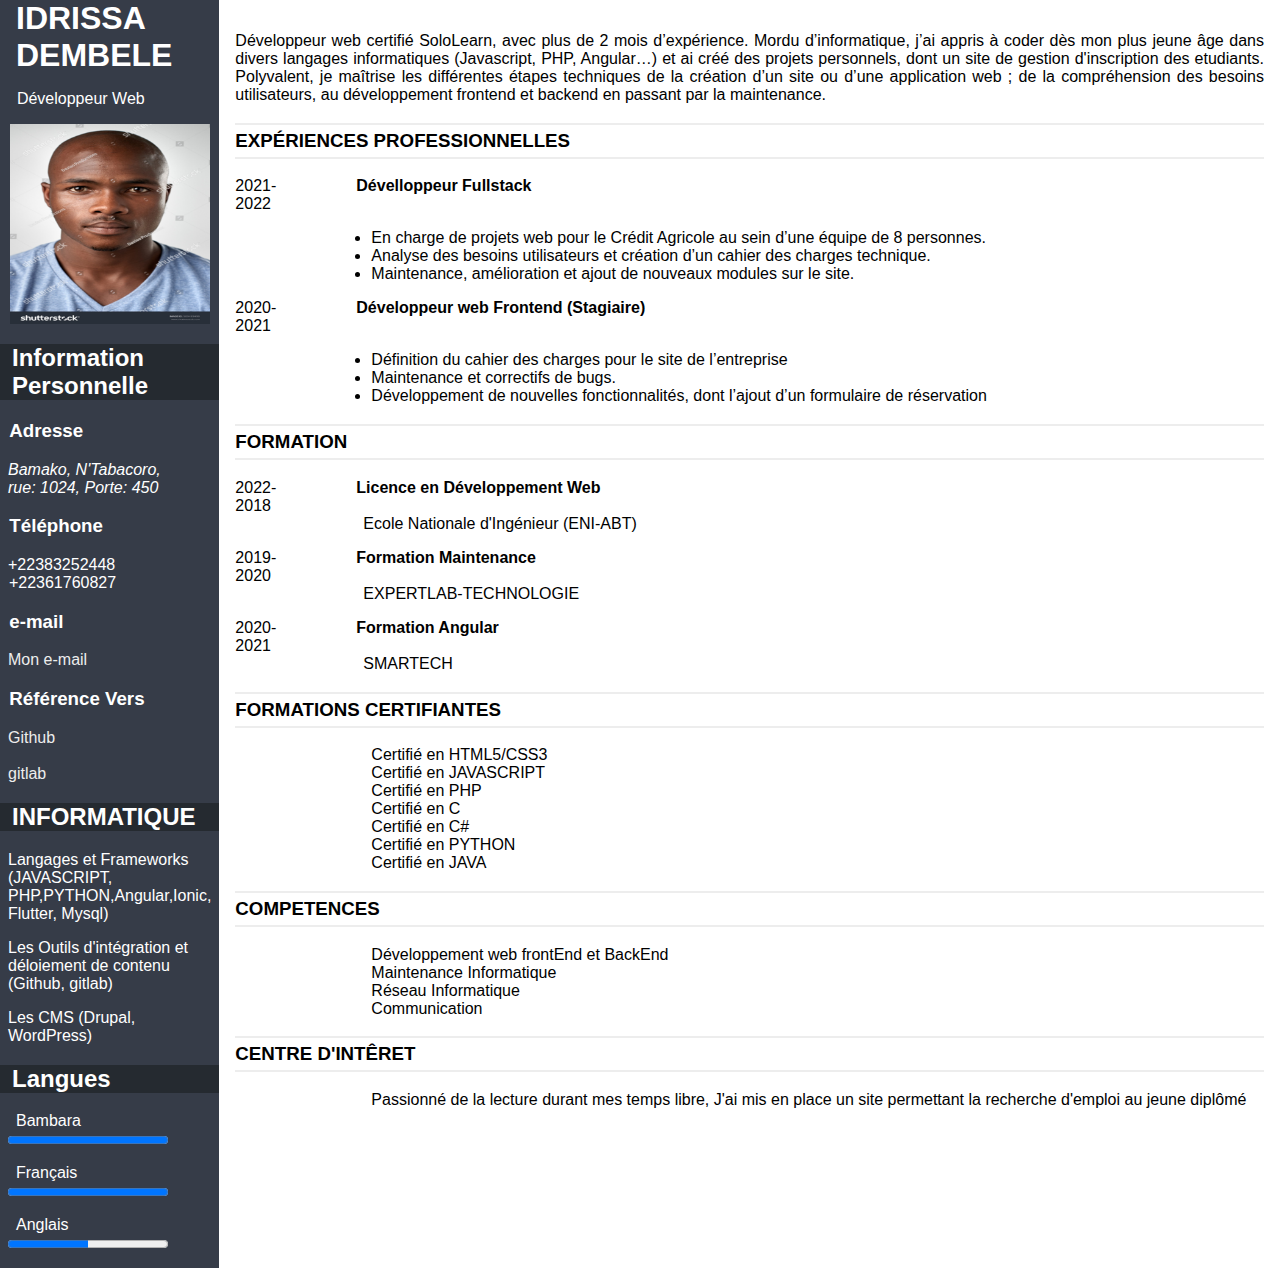
==== Code Source/index.html @ b2bfd622 "Version1" ====
<!DOCTYPE html>
<html lang="en">
<head>
    <meta charset="UTF-8">
    <meta http-equiv="X-UA-Compatible" content="IE=edge">
    <meta name="viewport" content="width=device-width, initial-scale=1.0">
    <link rel="stylesheet" href="index.css">
    <title>CV MAQUETTE </title>
</head>
<body>
    <!--CONTENU PRINCIPAL-->
    <div class="container">

        <!--PREMIER CONTENU PRINCIPAL-->
        <div class="item1 content">
            <h1>
                IDRISSA DEMBELE
            </h1>
            <p>
                &nbsp;
                Développeur Web
            </p>
            <img src="Image1.png" alt="Image d'identité">
            <h2>
                Information Personnelle
            </h2>
            <h3>Adresse</h3>
            <address>
                Bamako, N'Tabacoro, <br>
                rue: 1024, Porte: 450
            </address>
            <h3>Téléphone</h3>
            <span>+22383252448 <br> &nbsp; +22361760827</span>
            <h3>e-mail</h3>
            
                <a href="mailto:iddembele206@gmail.com">Mon e-mail</a>
            
            <h3>Référence Vers</h3>
            
                <a href="https://github.com/Dmchez33?tab=repositories"> Github</a>
                <br>
                <br>
                <a href="https://gitlab.com/Dmchez33"> gitlab</a>
            
            <h2>
                INFORMATIQUE
            </h2>
            <p>
                Langages et Frameworks (JAVASCRIPT, PHP,PYTHON,Angular,Ionic, Flutter, Mysql)
            </p>
            <p>
                Les Outils d'intégration et déloiement de contenu (Github, gitlab)
            </p>
            <p>
                Les CMS (Drupal, WordPress)
            </p>
            <h2>
                Langues
            </h2>
            <p>
                <label for="bambara">Bambara</label>
                <progress id="bambara" max="100" value="100"> 70% </progress>
            </p>
            <p>
                <label for="français">Français</label>
                <progress id="français" max="100" value="100"> 70% </progress>
            </p>
            <p>
                <label for="anglais">Anglais</label>
                <progress id="anglais" max="100" value="50"> 70% </progress>
            </p>
        </div>

        <!--SECOND CONTENU PRINCIPAL-->

        <div class="item2 content">
            <p>
                Développeur web certifié SoloLearn, avec plus de 2 mois d’expérience. 
                Mordu d’informatique, j’ai appris à coder dès mon plus jeune âge dans divers 
                langages informatiques (Javascript, PHP, Angular…) et ai créé des projets personnels, 
                dont un site de gestion d'inscription des etudiants. 
                Polyvalent, je maîtrise les différentes étapes techniques de la création d’un site ou d’une application web ; 
                de la compréhension des besoins utilisateurs, au développement frontend et backend en passant par la maintenance. 
            </p>

            <div class="experienceP">
                
                <div class="exp">
                    <h3>EXPÉRIENCES PROFESSIONNELLES</h3>
                    <div class="A">
                        <div class="A1">2021-<br>2022</div>
                        <div class="A2">Dévelloppeur Fullstack</div>
                    </div>
                    
                    <ul>
                        
                        <li>En charge de projets web pour le Crédit Agricole au sein d’une équipe de 8 personnes.</li>
                        <li>Analyse des besoins utilisateurs et création d’un cahier des charges technique.</li>
                        <li>Maintenance, amélioration et ajout de nouveaux modules sur le site.</li>

                    </ul>
                </div>

                <div class="exp">
                    <div class="A">
                        <div class="A1">2020- <br> 2021</div>
                        <div class="A2">Développeur web Frontend (Stagiaire)</div>
                    </div>
                    <ul>
                        <li>Définition du cahier des charges pour le site de l’entreprise </li>
                        <li>Maintenance et correctifs de bugs.</li>
                        <li>Développement de nouvelles fonctionnalités, dont l’ajout d’un formulaire de réservation</li> 
                    </ul>
                </div>

            </div>

            <div class="Formation">

                <h3>FORMATION</h3>
                <div class="form">
                    <div class="A">
                        <div class="A1">2022- <br> 2018</div>
                        <div class="A2">Licence en Développement Web</div>
                    </div>
                    <p>Ecole Nationale d'Ingénieur (ENI-ABT) </p>
                </div>

                <div class="form">
                    <div class="A">
                        <div class="A1">2019- <br> 2020</div>
                        <div class="A2">Formation Maintenance</div>
                    </div>
                    <p>EXPERTLAB-TECHNOLOGIE</p>
                </div>

                <div class="form">
                    <div class="A">
                        <div class="A1">2020- <br> 2021</div>
                        <div class="A2">Formation Angular</div>
                    </div>
                    <p>SMARTECH</p>
                    
                </div>
            </div>

            <div class="FormationCert">
                <h3>FORMATIONS CERTIFIANTES</h3>
                <ul>
                    <li>Certifié en HTML5/CSS3</li>
                    <li>Certifié en JAVASCRIPT</li>
                    <li>Certifié en PHP</li>
                    <li>Certifié en C</li>
                    <li>Certifié en C#</li>
                    <li>Certifié en PYTHON</li>
                    <li>Certifié en JAVA</li>
                </ul>
            </div>

            <div class="Comp">
                <h3>COMPETENCES</h3>
                <ul>
                    <li>Développement web frontEnd et BackEnd</li>
                    <li>Maintenance Informatique</li>
                    <li>Réseau Informatique</li>
                    <li>Communication</li>
                </ul>
            </div>

            <div class="Comp">
                <h3>CENTRE D'INTÊRET</h3>
                <ul>
                    <li>
                        Passionné de la lecture durant mes temps libre, J'ai mis en place un site permettant la
                        recherche d'emploi au jeune diplômé
                    </li>
                    
                </ul>
            </div>

        </div>

    </div>
</body>
</html>
---- Code Source/index.css ----
body{
    background-color: white;
    margin: auto;
    width: 100%;
   
    font-family: Arial, Helvetica, sans-serif;
}
/* MISE FORME DU CONTENU PRINCIPAL*/
.container{
    background-color: aquamarine;
    display: flex;
    
    
}

/* MISE FORME PREMIER CONTENU*/
.item1{

    background-color: #363c48;
    color: white;
   
}
.item1 *{
    padding-left: .5em;
    padding-right: .5em;
}
.item1 h1{
    margin: 0px;
}
.item1 h2{
    background-color: #252a30;
}
.item1 a{
    text-decoration: none;
    color: #ededed;
}
img{
    display: block;
    margin-left: auto;
    margin-right: auto;
    width: 200px;
    height: 200px;
    
}

progress{
    color: #ededed;
}

/* MISE FORME DU MISE SECOND CONTENU PRINCIPAL */
.item2{
    background-color: #ffffff;
    padding: 1em;
    text-align: justify;
    
}
.item2 h3{
    border-top-style: solid;
    border-bottom-style: solid;
    border-color: #ededed;
    border-width: 2px;
    padding-top: 5px;
    padding-bottom: 5px;

}

.form h4, .item2 .exp h4{
    display: inline;
    padding-left: 5em;

}
.form p{
    padding-left: 8em;
    margin-top: 0%;
}
.FormationCert ul, .Comp ul, .item2 .exp ul{
    padding-left: 8.5em;
}
.FormationCert ul li, .Comp ul li{
    list-style: none;
}
.A{
    display: flex;
}
.A2{
    padding-left: 5em;
    font-weight: bold;
}

/* ADAPTION DE DU CONTENU DES ECRANS DONT LA TAILLE EST INFERIEUR A 800px*/
@media (max-width : 800px){
    body{
        background-color: white;
        margin: auto;
        width: 100%;
    }
    .container{
        background-color: aquamarine;
        display: flex;
        flex-direction: column;
        flex-wrap: wrap;
        border: 2px solid black;
    }

    
}
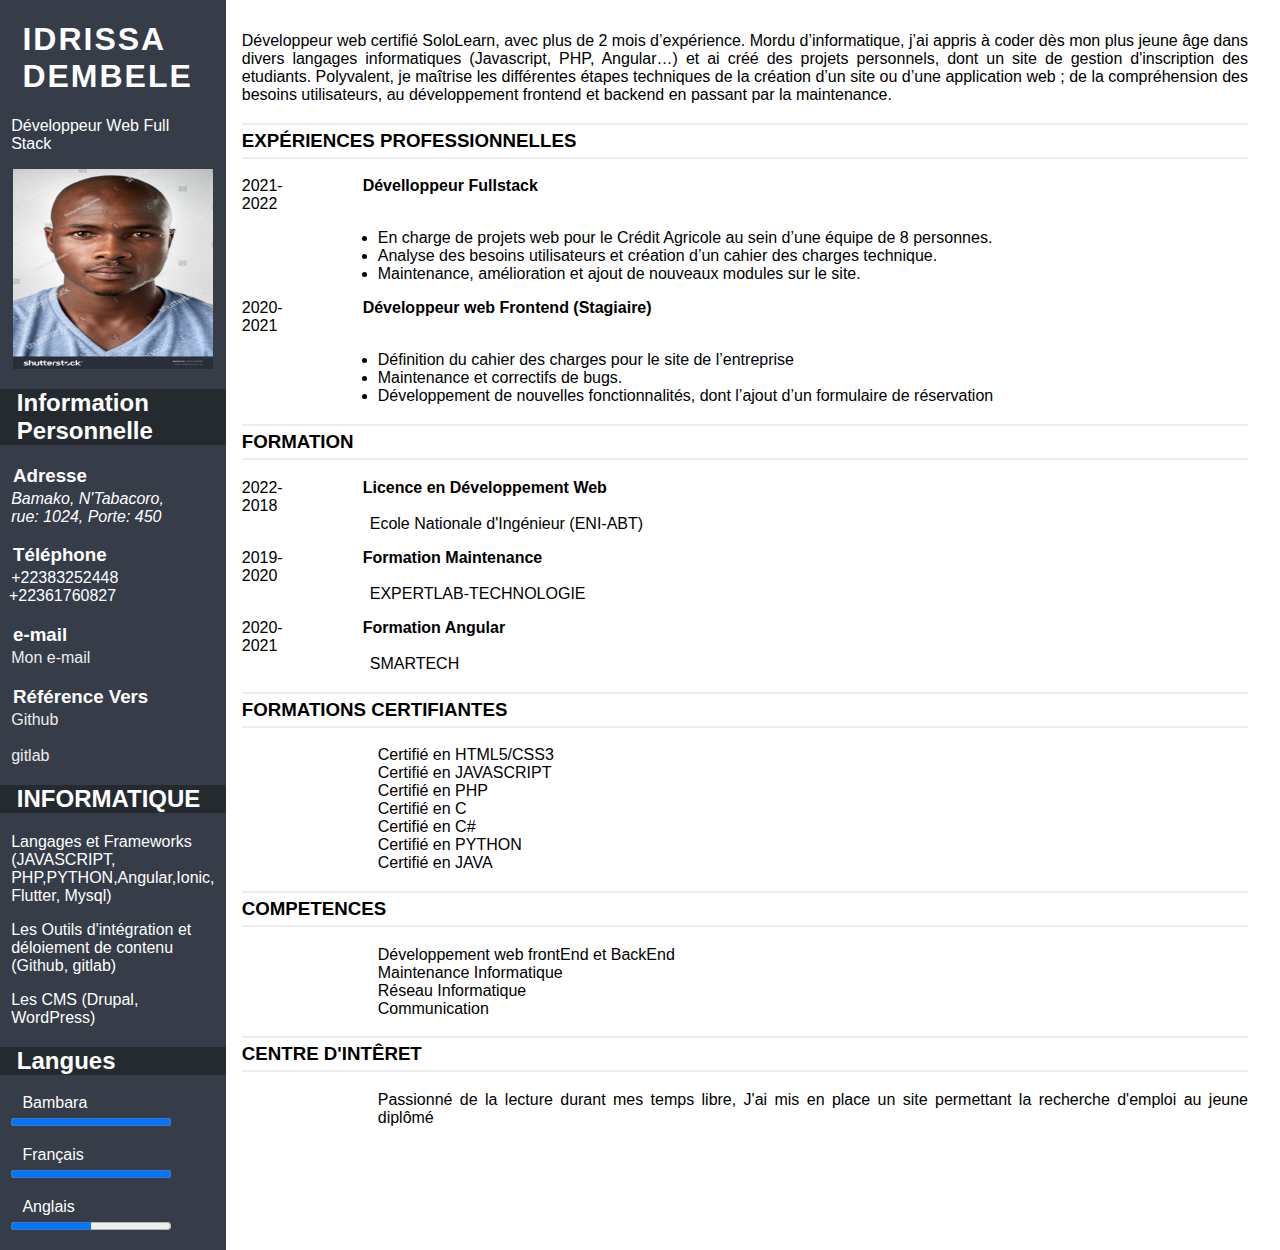
==== commit 571b84c7: "Version1" ====
--- a/Code Source/index.html
+++ b/Code Source/index.html
@@ -17,8 +17,8 @@
                 IDRISSA DEMBELE
             </h1>
             <p>
-                &nbsp;
-                Développeur Web
+                
+                Développeur Web Full <br> Stack
             </p>
             <img src="Image1.png" alt="Image d'identité">
             <h2>
--- a/Code Source/index.css
+++ b/Code Source/index.css
@@ -21,14 +21,19 @@
    
 }
 .item1 *{
-    padding-left: .5em;
-    padding-right: .5em;
+    padding-left: .7em;
+    padding-right: .7em;
 }
 .item1 h1{
-    margin: 0px;
+    
+    letter-spacing: 2px;
+    
 }
 .item1 h2{
     background-color: #252a30;
+}
+.item1 h3{
+    margin-bottom: 3px;
 }
 .item1 a{
     text-decoration: none;
@@ -51,6 +56,7 @@
 .item2{
     background-color: #ffffff;
     padding: 1em;
+    padding-right: 2em;
     text-align: justify;
     
 }
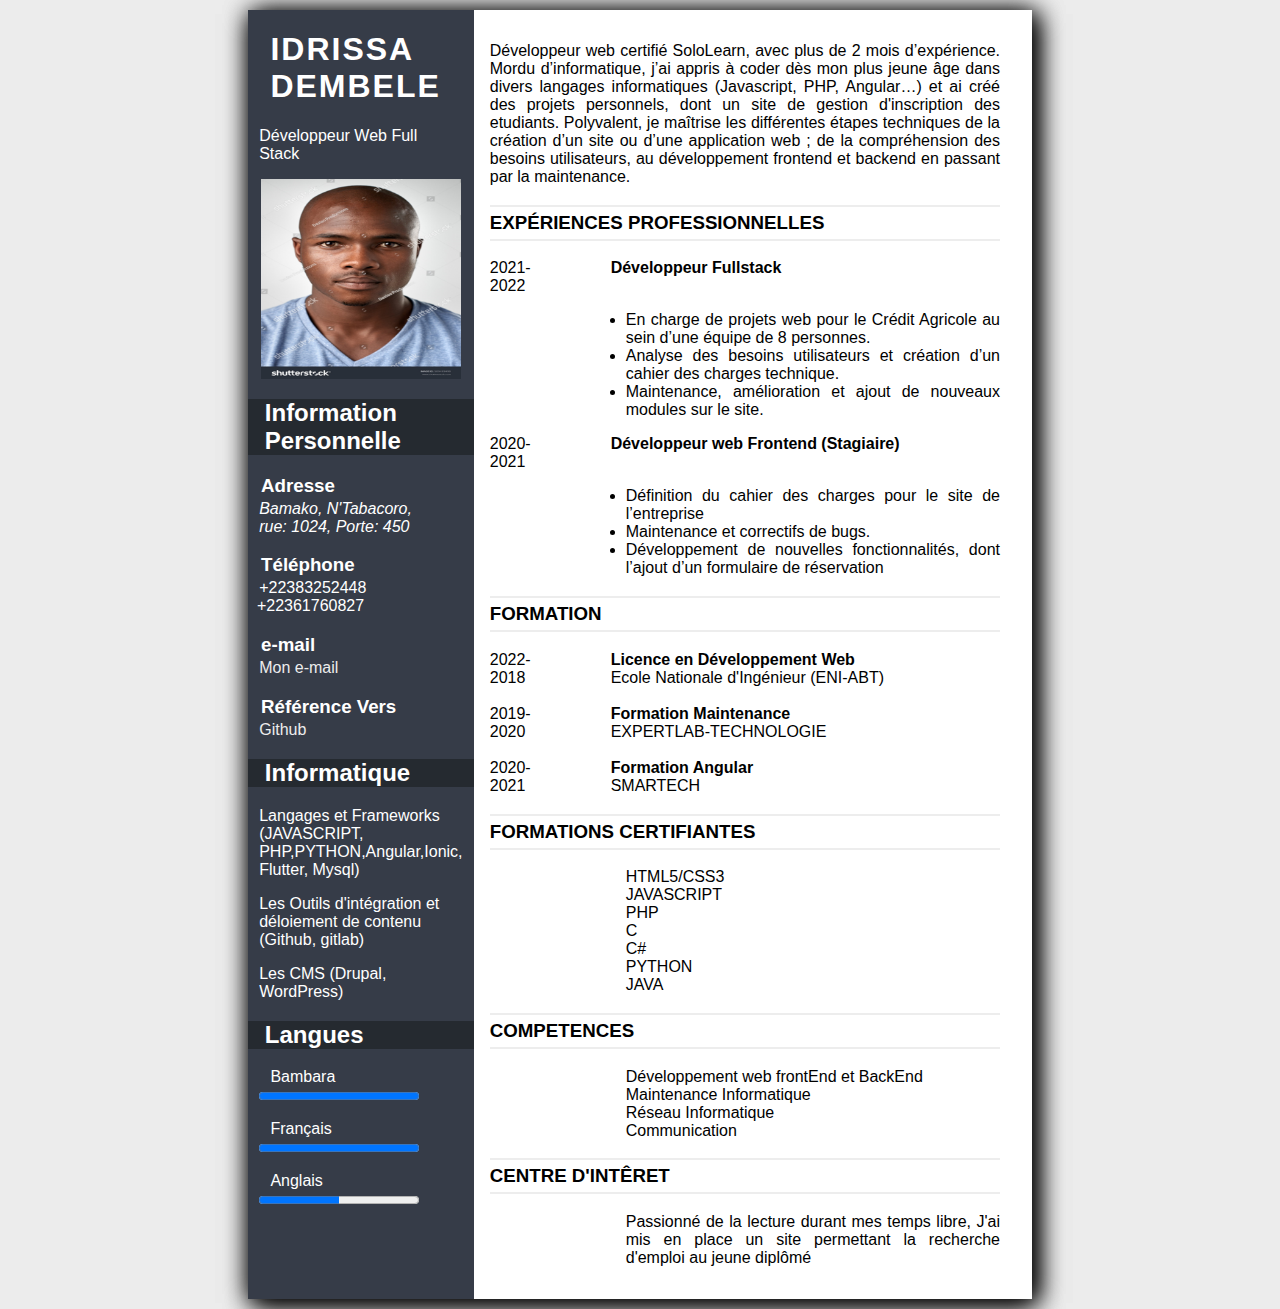
==== commit 747c3540: "Version1" ====
--- a/Code Source/index.html
+++ b/Code Source/index.html
@@ -39,11 +39,10 @@
             
                 <a href="https://github.com/Dmchez33?tab=repositories"> Github</a>
                 <br>
-                <br>
-                <a href="https://gitlab.com/Dmchez33"> gitlab</a>
+                </a>
             
             <h2>
-                INFORMATIQUE
+                Informatique
             </h2>
             <p>
                 Langages et Frameworks (JAVASCRIPT, PHP,PYTHON,Angular,Ionic, Flutter, Mysql)
@@ -59,15 +58,15 @@
             </h2>
             <p>
                 <label for="bambara">Bambara</label>
-                <progress id="bambara" max="100" value="100"> 70% </progress>
+                <progress id="bambara" max="50" value="100">  </progress>
             </p>
             <p>
                 <label for="français">Français</label>
-                <progress id="français" max="100" value="100"> 70% </progress>
+                <progress id="français" max="100" value="100"> </progress>
             </p>
             <p>
                 <label for="anglais">Anglais</label>
-                <progress id="anglais" max="100" value="50"> 70% </progress>
+                <progress id="anglais" max="100" value="50"></progress>
             </p>
         </div>
 
@@ -89,7 +88,7 @@
                     <h3>EXPÉRIENCES PROFESSIONNELLES</h3>
                     <div class="A">
                         <div class="A1">2021-<br>2022</div>
-                        <div class="A2">Dévelloppeur Fullstack</div>
+                        <div class="A2">Développeur Fullstack</div>
                     </div>
                     
                     <ul>
@@ -121,39 +120,36 @@
                 <div class="form">
                     <div class="A">
                         <div class="A1">2022- <br> 2018</div>
-                        <div class="A2">Licence en Développement Web</div>
+                        <div class="A2">Licence en Développement Web <br> <span>Ecole Nationale d'Ingénieur (ENI-ABT) </span></div>
                     </div>
-                    <p>Ecole Nationale d'Ingénieur (ENI-ABT) </p>
                 </div>
-
+                <br>
                 <div class="form">
                     <div class="A">
                         <div class="A1">2019- <br> 2020</div>
-                        <div class="A2">Formation Maintenance</div>
+                        <div class="A2">Formation Maintenance <br> <span> EXPERTLAB-TECHNOLOGIE </span></div>
                     </div>
-                    <p>EXPERTLAB-TECHNOLOGIE</p>
+                   
                 </div>
-
+                <br>
                 <div class="form">
                     <div class="A">
                         <div class="A1">2020- <br> 2021</div>
-                        <div class="A2">Formation Angular</div>
+                        <div class="A2">Formation Angular <br><span>SMARTECH</span></div>
                     </div>
-                    <p>SMARTECH</p>
-                    
                 </div>
             </div>
 
             <div class="FormationCert">
                 <h3>FORMATIONS CERTIFIANTES</h3>
                 <ul>
-                    <li>Certifié en HTML5/CSS3</li>
-                    <li>Certifié en JAVASCRIPT</li>
-                    <li>Certifié en PHP</li>
-                    <li>Certifié en C</li>
-                    <li>Certifié en C#</li>
-                    <li>Certifié en PYTHON</li>
-                    <li>Certifié en JAVA</li>
+                    <li> HTML5/CSS3</li>
+                    <li> JAVASCRIPT</li>
+                    <li> PHP</li>
+                    <li> C</li>
+                    <li> C#</li>
+                    <li> PYTHON</li>
+                    <li> JAVA</li>
                 </ul>
             </div>
 
--- a/Code Source/index.css
+++ b/Code Source/index.css
@@ -1,16 +1,17 @@
 body{
-    background-color: white;
+    background-color: rgba(192,192,192,0.3);
     margin: auto;
-    width: 100%;
-   
+    width: 80%;
     font-family: Arial, Helvetica, sans-serif;
 }
 /* MISE FORME DU CONTENU PRINCIPAL*/
 .container{
     background-color: aquamarine;
     display: flex;
-    
-    
+    margin: 120px;
+    margin-bottom: 10px;
+    margin-top: 10px;
+    box-shadow: 4px 4px 25px #000, 4px 4px 25px #000;
 }
 
 /* MISE FORME PREMIER CONTENU*/
@@ -77,7 +78,8 @@
 }
 .form p{
     padding-left: 8em;
-    margin-top: 0%;
+   margin: 0px
+
 }
 .FormationCert ul, .Comp ul, .item2 .exp ul{
     padding-left: 8.5em;
@@ -89,10 +91,14 @@
     display: flex;
 }
 .A2{
+    
     padding-left: 5em;
     font-weight: bold;
 }
-
+.A2 span{
+    margin-top: 5px;
+    font-weight: normal;
+}
 /* ADAPTION DE DU CONTENU DES ECRANS DONT LA TAILLE EST INFERIEUR A 800px*/
 @media (max-width : 800px){
     body{
@@ -106,6 +112,7 @@
         flex-direction: column;
         flex-wrap: wrap;
         border: 2px solid black;
+        margin: 0;
     }
 
     
